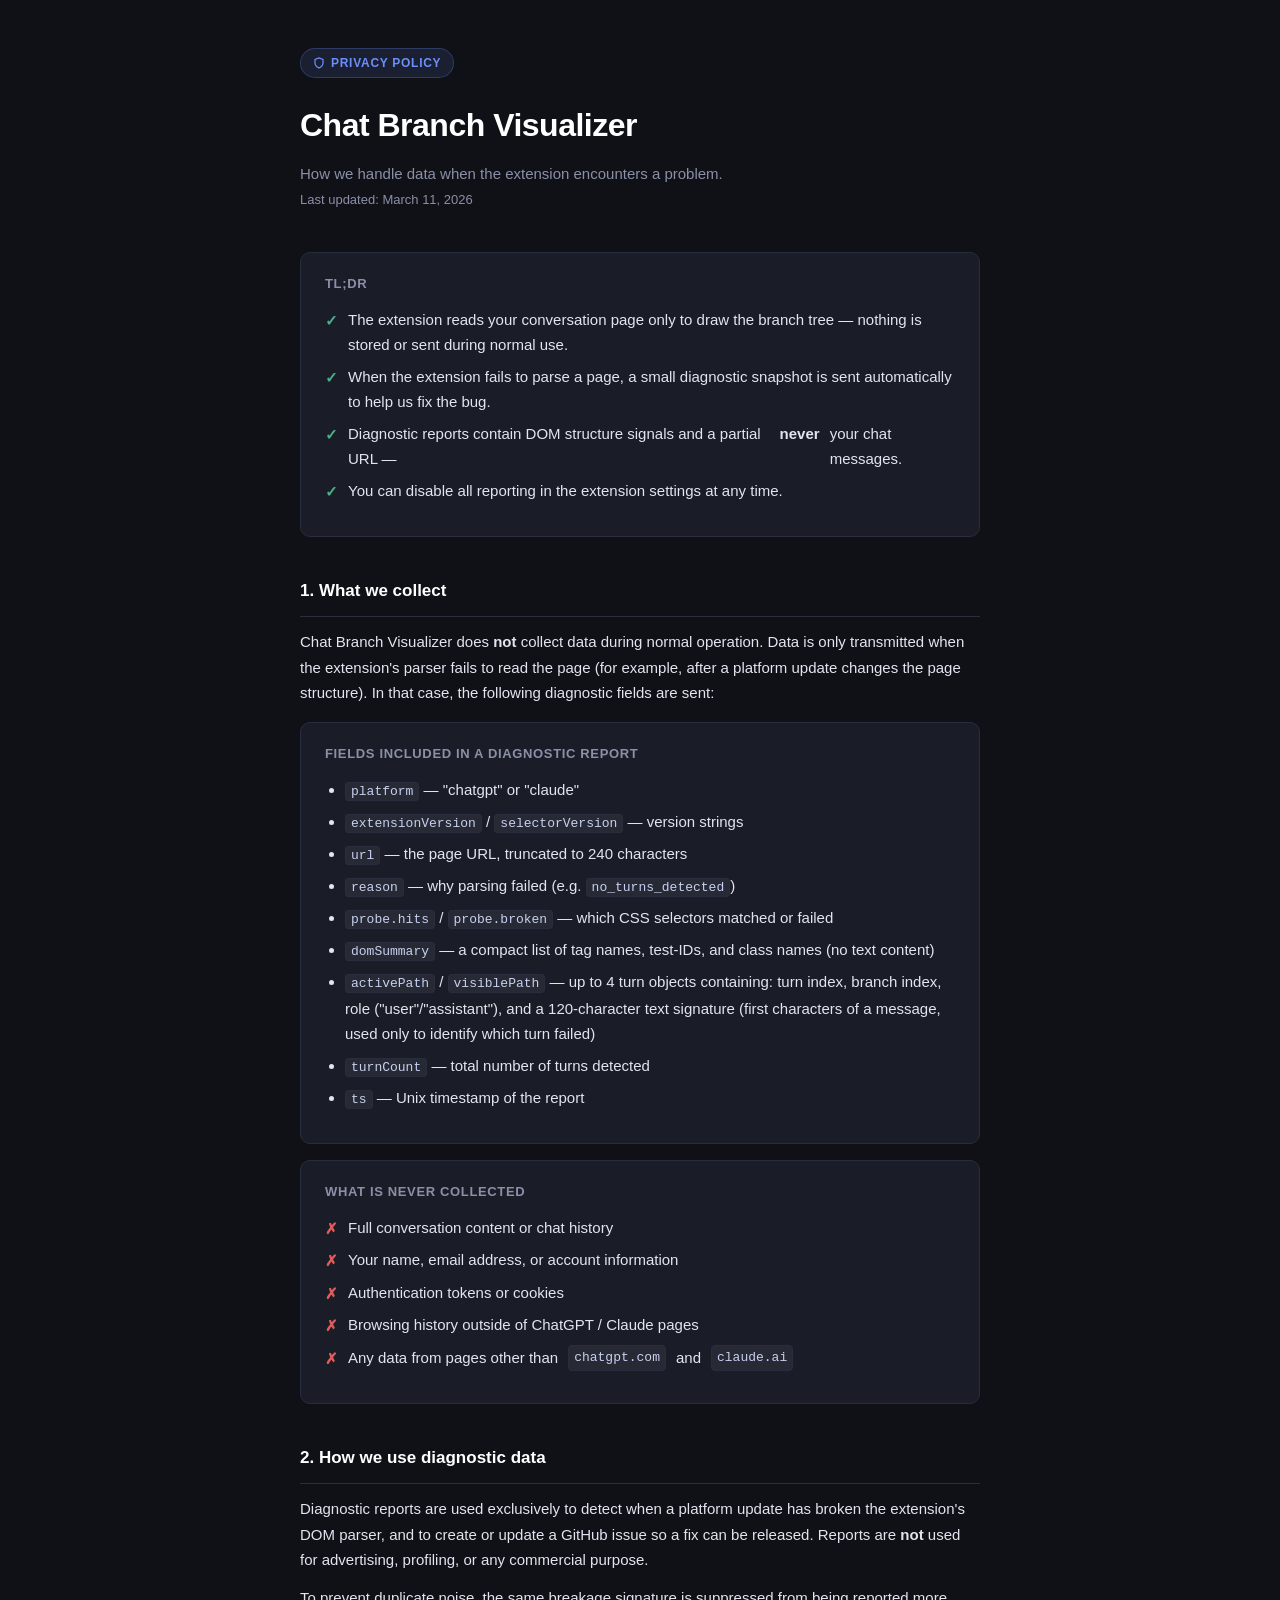
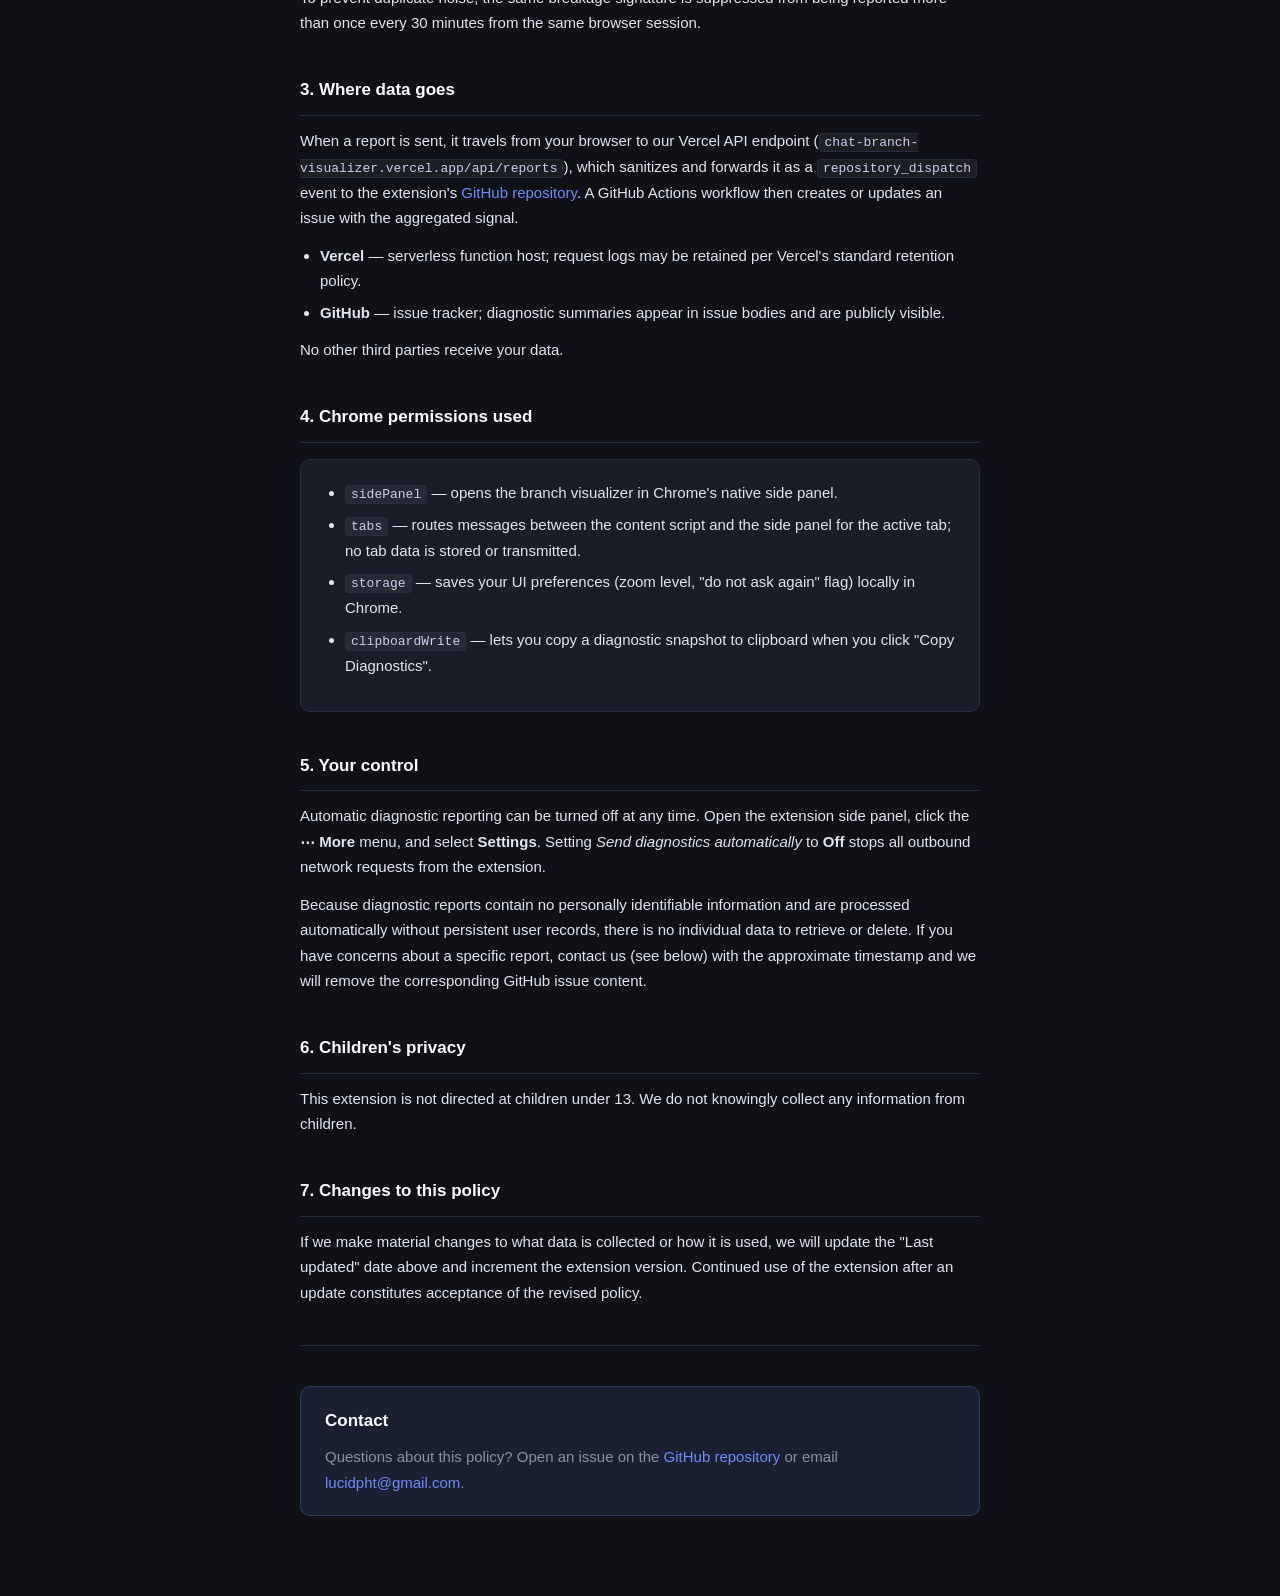
==== privacy/index.html @ fd88f708 "feat: add reporting consent flow" ====
<!DOCTYPE html>
<html lang="en">
<head>
  <meta charset="UTF-8">
  <meta name="viewport" content="width=device-width, initial-scale=1.0">
  <title>Privacy Policy — Chat Branch Visualizer</title>
  <style>
    *, *::before, *::after { box-sizing: border-box; margin: 0; padding: 0; }

    :root {
      --bg: #0f1117;
      --surface: #1a1d27;
      --border: #2a2d3e;
      --text: #e2e4ef;
      --muted: #8b8fa8;
      --accent: #6c8ef7;
      --accent-dim: rgba(108, 142, 247, 0.12);
      --green: #4caf8a;
      --radius: 10px;
    }

    body {
      font-family: -apple-system, BlinkMacSystemFont, "Segoe UI", Roboto, sans-serif;
      background: var(--bg);
      color: var(--text);
      line-height: 1.7;
      padding: 48px 24px 80px;
    }

    .page {
      max-width: 680px;
      margin: 0 auto;
    }

    .badge {
      display: inline-flex;
      align-items: center;
      gap: 6px;
      font-size: 12px;
      font-weight: 600;
      letter-spacing: .06em;
      text-transform: uppercase;
      color: var(--accent);
      background: var(--accent-dim);
      border: 1px solid rgba(108, 142, 247, 0.25);
      border-radius: 99px;
      padding: 4px 12px;
      margin-bottom: 20px;
    }

    h1 {
      font-size: 32px;
      font-weight: 700;
      letter-spacing: -.5px;
      color: #fff;
      margin-bottom: 8px;
    }

    .subtitle {
      color: var(--muted);
      font-size: 15px;
      margin-bottom: 40px;
    }

    .updated {
      font-size: 13px;
      color: var(--muted);
    }

    .section {
      margin-top: 40px;
    }

    h2 {
      font-size: 17px;
      font-weight: 600;
      color: #fff;
      margin-bottom: 12px;
      padding-bottom: 10px;
      border-bottom: 1px solid var(--border);
    }

    p {
      font-size: 15px;
      color: var(--text);
      margin-bottom: 12px;
    }

    ul, ol {
      padding-left: 20px;
      margin-bottom: 12px;
    }

    li {
      font-size: 15px;
      color: var(--text);
      margin-bottom: 6px;
    }

    .card {
      background: var(--surface);
      border: 1px solid var(--border);
      border-radius: var(--radius);
      padding: 20px 24px;
      margin: 16px 0;
    }

    .card-title {
      font-size: 13px;
      font-weight: 600;
      letter-spacing: .05em;
      text-transform: uppercase;
      color: var(--muted);
      margin-bottom: 12px;
    }

    .check-list {
      list-style: none;
      padding: 0;
    }

    .check-list li {
      display: flex;
      align-items: flex-start;
      gap: 10px;
    }

    .check-list li::before {
      content: "✓";
      color: var(--green);
      font-weight: 700;
      flex-shrink: 0;
      margin-top: 1px;
    }

    .cross-list {
      list-style: none;
      padding: 0;
    }

    .cross-list li {
      display: flex;
      align-items: flex-start;
      gap: 10px;
    }

    .cross-list li::before {
      content: "✗";
      color: #e05c5c;
      font-weight: 700;
      flex-shrink: 0;
      margin-top: 1px;
    }

    code {
      font-family: "SF Mono", Consolas, "Liberation Mono", monospace;
      font-size: 13px;
      background: rgba(255,255,255,.06);
      border: 1px solid var(--border);
      border-radius: 4px;
      padding: 1px 5px;
      color: #c8d0f0;
    }

    a {
      color: var(--accent);
      text-decoration: none;
    }

    a:hover {
      text-decoration: underline;
    }

    .divider {
      border: none;
      border-top: 1px solid var(--border);
      margin: 40px 0;
    }

    .contact-card {
      background: var(--accent-dim);
      border: 1px solid rgba(108, 142, 247, 0.25);
      border-radius: var(--radius);
      padding: 20px 24px;
    }
  </style>
</head>
<body>
<div class="page">

  <div class="badge">
    <svg width="12" height="12" viewBox="0 0 24 24" fill="none" stroke="currentColor" stroke-width="2.5"><path d="M12 22s8-4 8-10V5l-8-3-8 3v7c0 6 8 10 8 10z"/></svg>
    Privacy Policy
  </div>

  <h1>Chat Branch Visualizer</h1>
  <p class="subtitle">
    How we handle data when the extension encounters a problem.
    <br><span class="updated">Last updated: March 11, 2026</span>
  </p>

  <!-- TL;DR -->
  <div class="card">
    <div class="card-title">TL;DR</div>
    <ul class="check-list">
      <li>The extension reads your conversation page only to draw the branch tree — nothing is stored or sent during normal use.</li>
      <li>When the extension fails to parse a page, a small diagnostic snapshot is sent automatically to help us fix the bug.</li>
      <li>Diagnostic reports contain DOM structure signals and a partial URL — <strong>never</strong> your chat messages.</li>
      <li>You can disable all reporting in the extension settings at any time.</li>
    </ul>
  </div>

  <!-- 1. What we collect -->
  <div class="section">
    <h2>1. What we collect</h2>
    <p>
      Chat Branch Visualizer does <strong>not</strong> collect data during normal operation.
      Data is only transmitted when the extension's parser fails to read the page (for example,
      after a platform update changes the page structure). In that case, the following diagnostic
      fields are sent:
    </p>

    <div class="card">
      <div class="card-title">Fields included in a diagnostic report</div>
      <ul>
        <li><code>platform</code> — "chatgpt" or "claude"</li>
        <li><code>extensionVersion</code> / <code>selectorVersion</code> — version strings</li>
        <li><code>url</code> — the page URL, truncated to 240 characters</li>
        <li><code>reason</code> — why parsing failed (e.g. <code>no_turns_detected</code>)</li>
        <li><code>probe.hits</code> / <code>probe.broken</code> — which CSS selectors matched or failed</li>
        <li><code>domSummary</code> — a compact list of tag names, test-IDs, and class names (no text content)</li>
        <li><code>activePath</code> / <code>visiblePath</code> — up to 4 turn objects containing: turn index, branch index, role ("user"/"assistant"), and a 120-character text signature (first characters of a message, used only to identify which turn failed)</li>
        <li><code>turnCount</code> — total number of turns detected</li>
        <li><code>ts</code> — Unix timestamp of the report</li>
      </ul>
    </div>

    <div class="card">
      <div class="card-title">What is never collected</div>
      <ul class="cross-list">
        <li>Full conversation content or chat history</li>
        <li>Your name, email address, or account information</li>
        <li>Authentication tokens or cookies</li>
        <li>Browsing history outside of ChatGPT / Claude pages</li>
        <li>Any data from pages other than <code>chatgpt.com</code> and <code>claude.ai</code></li>
      </ul>
    </div>
  </div>

  <!-- 2. How we use it -->
  <div class="section">
    <h2>2. How we use diagnostic data</h2>
    <p>
      Diagnostic reports are used exclusively to detect when a platform update has broken the
      extension's DOM parser, and to create or update a GitHub issue so a fix can be released.
      Reports are <strong>not</strong> used for advertising, profiling, or any commercial purpose.
    </p>
    <p>
      To prevent duplicate noise, the same breakage signature is suppressed from being reported
      more than once every 30 minutes from the same browser session.
    </p>
  </div>

  <!-- 3. Data flow -->
  <div class="section">
    <h2>3. Where data goes</h2>
    <p>
      When a report is sent, it travels from your browser to our Vercel API endpoint
      (<code>chat-branch-visualizer.vercel.app/api/reports</code>), which sanitizes and
      forwards it as a <code>repository_dispatch</code> event to the extension's
      <a href="https://github.com" target="_blank" rel="noopener">GitHub repository</a>.
      A GitHub Actions workflow then creates or updates an issue with the aggregated signal.
    </p>
    <ul>
      <li><strong>Vercel</strong> — serverless function host; request logs may be retained per Vercel's standard retention policy.</li>
      <li><strong>GitHub</strong> — issue tracker; diagnostic summaries appear in issue bodies and are publicly visible.</li>
    </ul>
    <p>
      No other third parties receive your data.
    </p>
  </div>

  <!-- 4. Permissions -->
  <div class="section">
    <h2>4. Chrome permissions used</h2>
    <div class="card">
      <ul>
        <li><code>sidePanel</code> — opens the branch visualizer in Chrome's native side panel.</li>
        <li><code>tabs</code> — routes messages between the content script and the side panel for the active tab; no tab data is stored or transmitted.</li>
        <li><code>storage</code> — saves your UI preferences (zoom level, "do not ask again" flag) locally in Chrome.</li>
        <li><code>clipboardWrite</code> — lets you copy a diagnostic snapshot to clipboard when you click "Copy Diagnostics".</li>
      </ul>
    </div>
  </div>

  <!-- 5. User control -->
  <div class="section">
    <h2>5. Your control</h2>
    <p>
      Automatic diagnostic reporting can be turned off at any time. Open the extension side panel,
      click the <strong>⋯ More</strong> menu, and select <strong>Settings</strong>.
      Setting <em>Send diagnostics automatically</em> to <strong>Off</strong> stops all outbound
      network requests from the extension.
    </p>
    <p>
      Because diagnostic reports contain no personally identifiable information and are processed
      automatically without persistent user records, there is no individual data to retrieve or
      delete. If you have concerns about a specific report, contact us (see below) with the
      approximate timestamp and we will remove the corresponding GitHub issue content.
    </p>
  </div>

  <!-- 6. Children -->
  <div class="section">
    <h2>6. Children's privacy</h2>
    <p>
      This extension is not directed at children under 13. We do not knowingly collect any
      information from children.
    </p>
  </div>

  <!-- 7. Changes -->
  <div class="section">
    <h2>7. Changes to this policy</h2>
    <p>
      If we make material changes to what data is collected or how it is used, we will update
      the "Last updated" date above and increment the extension version. Continued use of the
      extension after an update constitutes acceptance of the revised policy.
    </p>
  </div>

  <hr class="divider">

  <!-- Contact -->
  <div class="contact-card">
    <h2 style="border: none; padding: 0; margin-bottom: 8px;">Contact</h2>
    <p style="margin: 0; color: var(--muted);">
      Questions about this policy? Open an issue on the
      <a href="https://github.com/fuugamo/chat-branch-visualizer-mvp" target="_blank" rel="noopener">GitHub repository</a>
      or email <a href="mailto:lucidpht@gmail.com">lucidpht@gmail.com</a>.
    </p>
  </div>

</div>
</body>
</html>
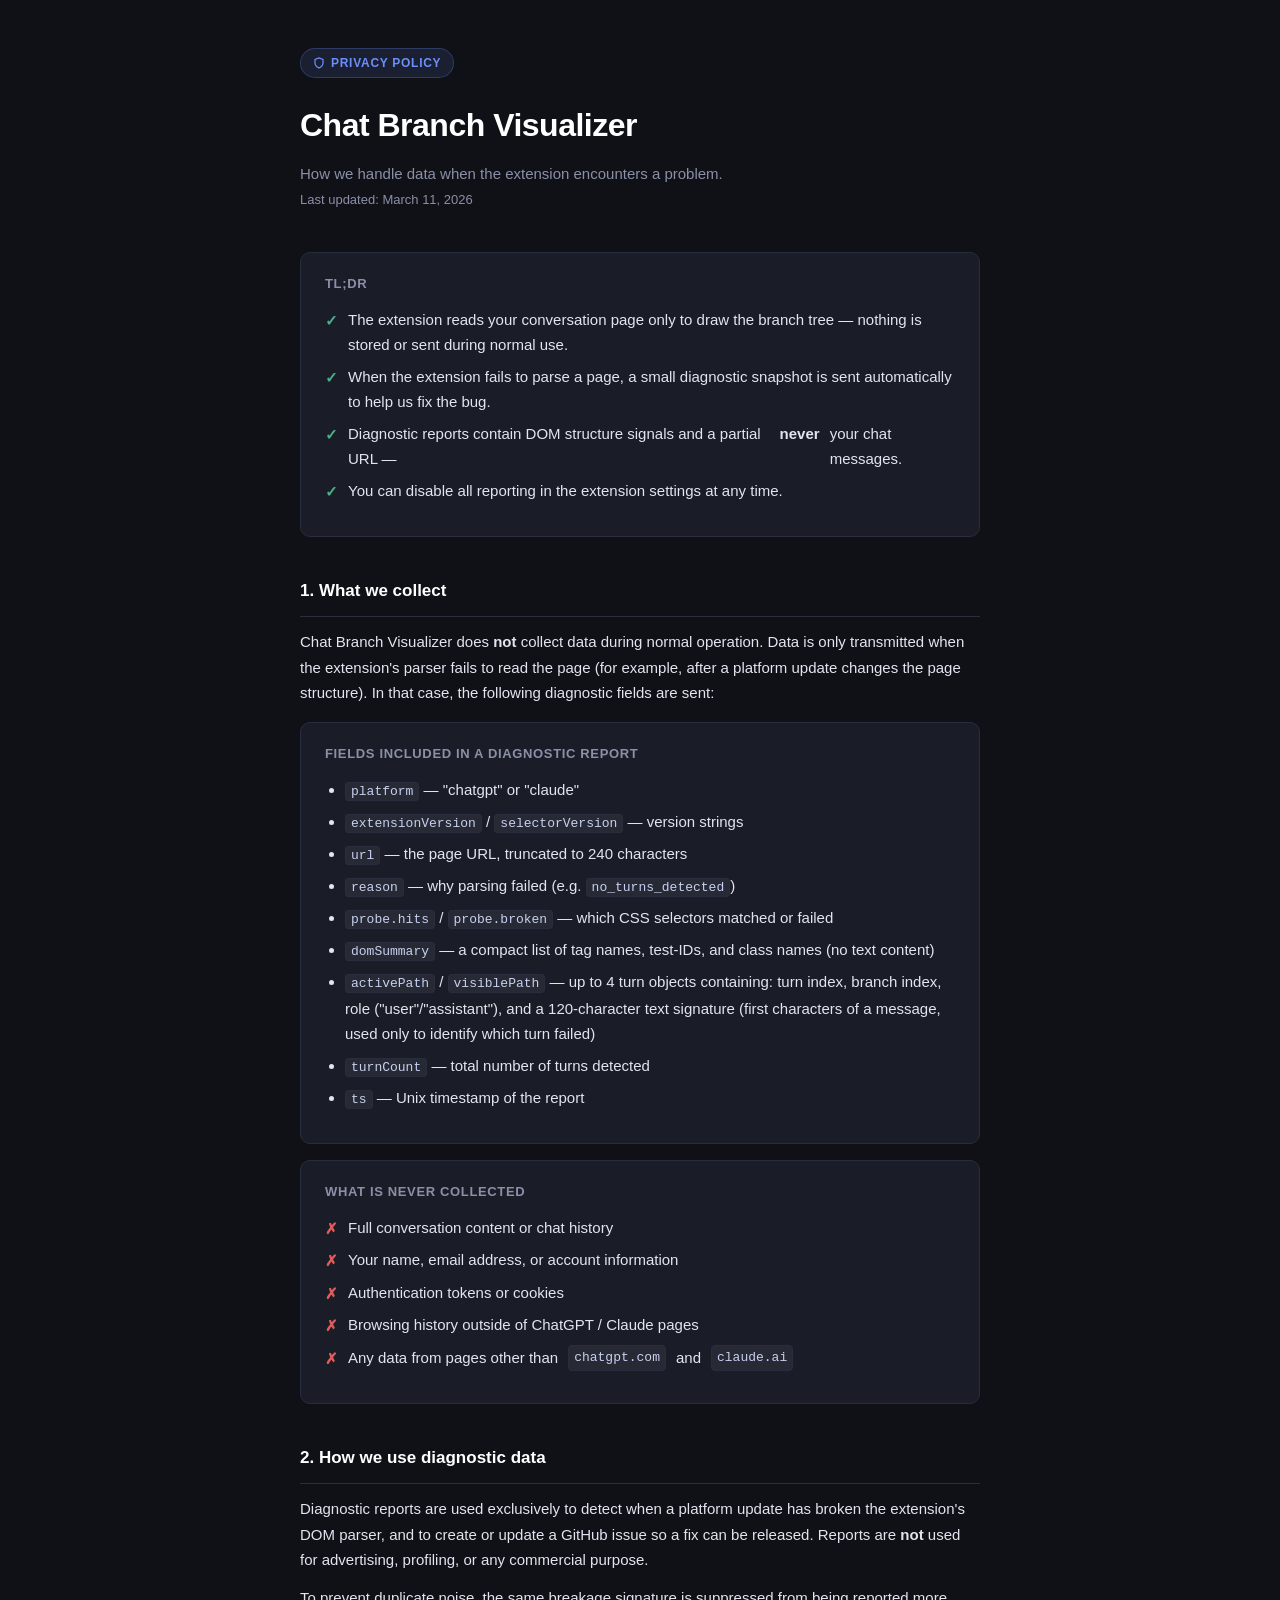
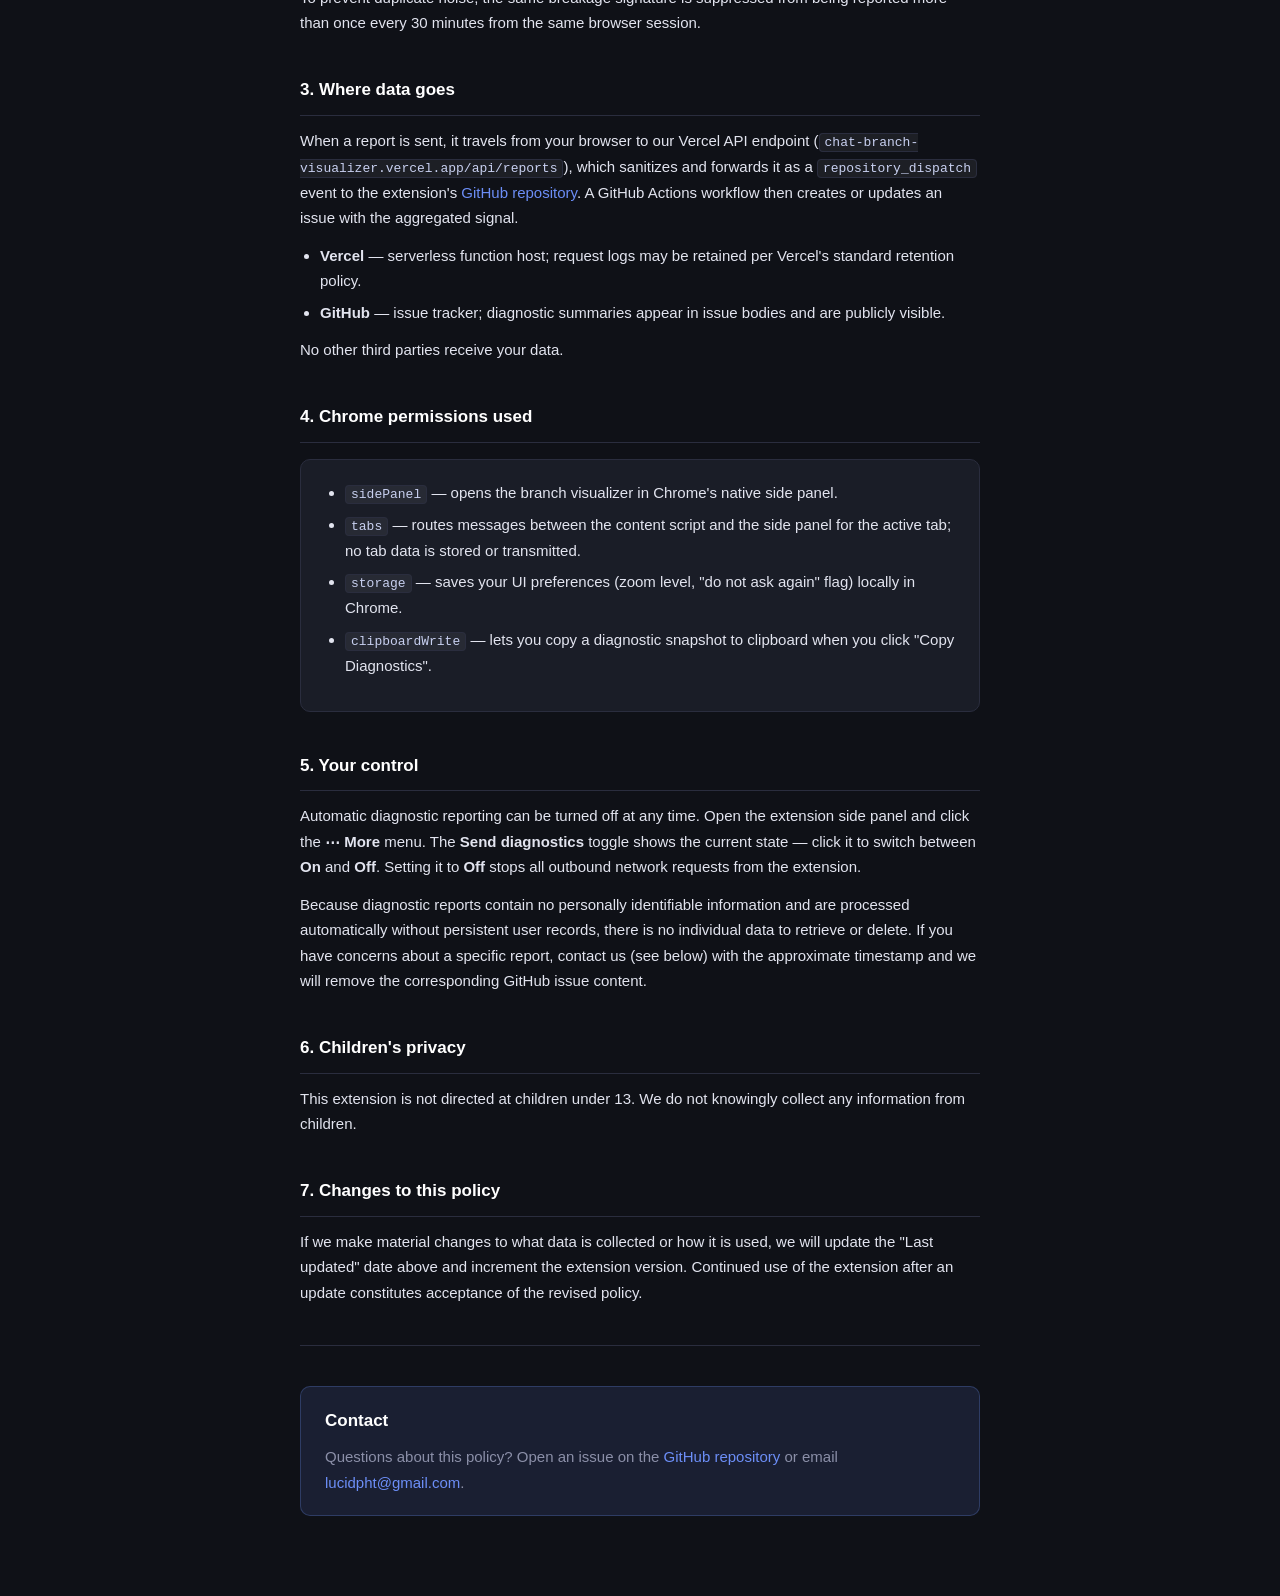
==== commit 0d316039: "fix: update GitHub repo links to NogaUwU/chat-branch-visualizer" ====
--- a/privacy/index.html
+++ b/privacy/index.html
@@ -268,7 +268,7 @@
       When a report is sent, it travels from your browser to our Vercel API endpoint
       (<code>chat-branch-visualizer.vercel.app/api/reports</code>), which sanitizes and
       forwards it as a <code>repository_dispatch</code> event to the extension's
-      <a href="https://github.com" target="_blank" rel="noopener">GitHub repository</a>.
+      <a href="https://github.com/NogaUwU/chat-branch-visualizer" target="_blank" rel="noopener">GitHub repository</a>.
       A GitHub Actions workflow then creates or updates an issue with the aggregated signal.
     </p>
     <ul>
@@ -297,10 +297,10 @@
   <div class="section">
     <h2>5. Your control</h2>
     <p>
-      Automatic diagnostic reporting can be turned off at any time. Open the extension side panel,
-      click the <strong>⋯ More</strong> menu, and select <strong>Settings</strong>.
-      Setting <em>Send diagnostics automatically</em> to <strong>Off</strong> stops all outbound
-      network requests from the extension.
+      Automatic diagnostic reporting can be turned off at any time. Open the extension side panel
+      and click the <strong>⋯ More</strong> menu. The <strong>Send diagnostics</strong> toggle
+      shows the current state — click it to switch between <strong>On</strong> and <strong>Off</strong>.
+      Setting it to <strong>Off</strong> stops all outbound network requests from the extension.
     </p>
     <p>
       Because diagnostic reports contain no personally identifiable information and are processed
@@ -336,7 +336,7 @@
     <h2 style="border: none; padding: 0; margin-bottom: 8px;">Contact</h2>
     <p style="margin: 0; color: var(--muted);">
       Questions about this policy? Open an issue on the
-      <a href="https://github.com/fuugamo/chat-branch-visualizer-mvp" target="_blank" rel="noopener">GitHub repository</a>
+      <a href="https://github.com/NogaUwU/chat-branch-visualizer" target="_blank" rel="noopener">GitHub repository</a>
       or email <a href="mailto:lucidpht@gmail.com">lucidpht@gmail.com</a>.
     </p>
   </div>
